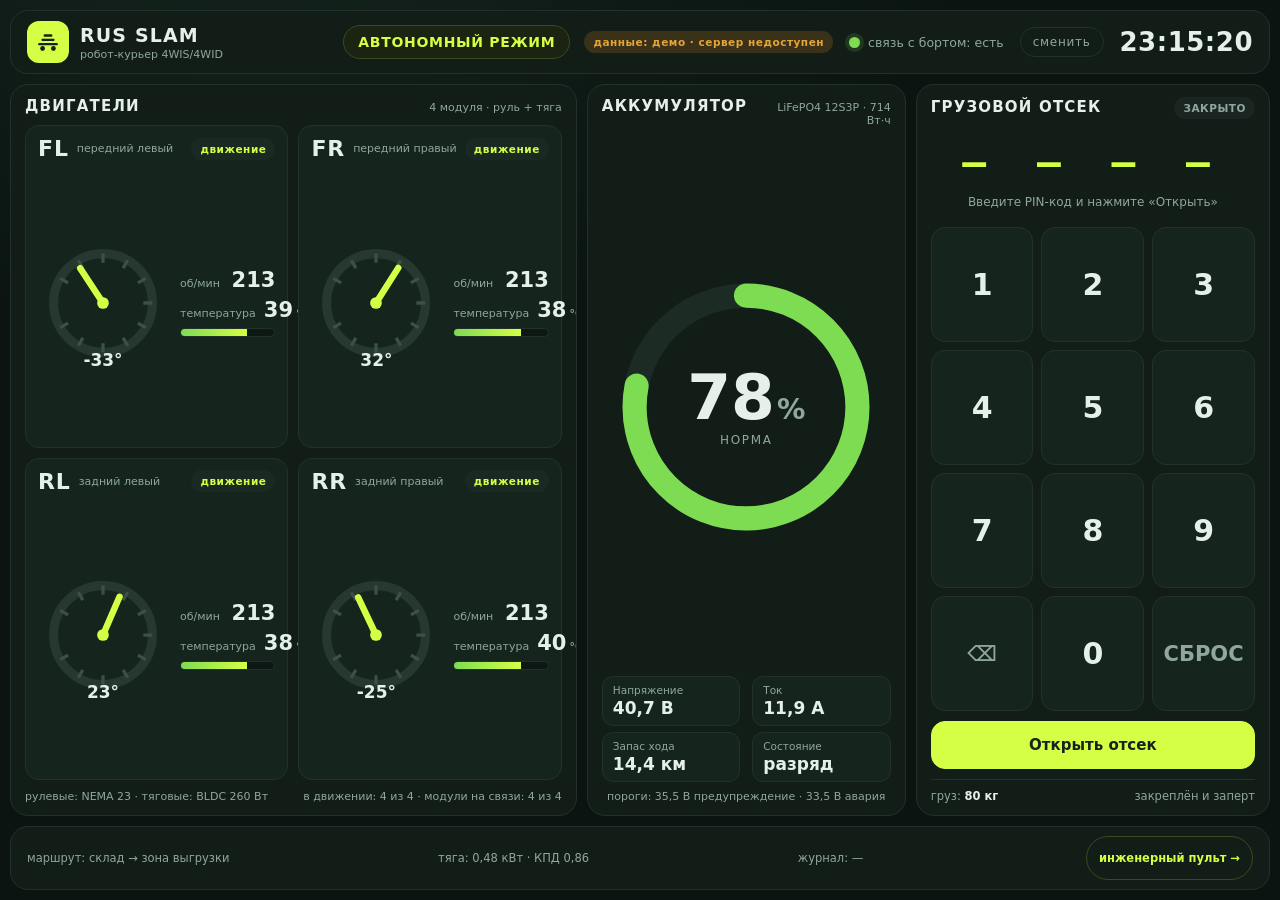
==== gui/main.html @ 7b0c56fb "Бортовой экран: вход по PIN и панель получателя - gate.html: клавиатура PIN на старте; 7232 — киоск " ====
<!DOCTYPE html>
<html lang="ru">
<head>
  <meta charset="UTF-8" />
  <meta name="viewport" content="width=device-width, initial-scale=1" />
  <title>RUS SLAM — основной экран робота</title>
  <meta name="theme-color" content="#0b1411" />
  <link rel="stylesheet" href="main.css" />
</head>
<!--
  Основной экран робота — статичная страница на дисплее борта: данные на ней
  обновляются постоянно, а PIN-код, введённый здесь, открывает грузовой отсек
  на самом роботе. Сервер (gui/backend.py) только отдаёт страницу и данные —
  сам он ничего не открывает. Адреса:
      на дисплее робота               →  http://127.0.0.1:8080/
      с планшета или ноутбука         →  http://<ip-робота>:8080/
      инженерный пульт (удалённо)     →  http://<ip-робота>:8080/console
  Из чего состоит:
      • Двигатели    — 4 модуля, угол, об/мин, температура, состояние;
      • Грузовой отсек — PIN-клавиатура, состояние замка, груз;
      • АКБ          — заряд в процентах, напряжение, ток, запас хода.
  Данные берутся из бэкенда gui/backend.py (GET /api/state, POST /api/lock/open|close).
  Если сервера нет — экран работает в демо-режиме (см. gui/main.js).
  Одно действие — один орган управления: очистка PIN — клавиша «СБРОС» клавиатуры,
  открытие и закрытие отсека — одна кнопка, меняющая надпись по состоянию.
-->
<body>
  <!-- 1. Шапка: название, часы, режим, связь -->
  <header class="sc-head">
    <div class="sc-brand">
      <span class="sc-logo" aria-hidden="true">
        <svg width="26" height="26" viewBox="0 0 24 24" fill="none">
          <path d="M4 14h16M7 10h10M9 6h6" stroke="currentColor" stroke-width="2.2" stroke-linecap="round"/>
          <circle cx="7" cy="18" r="2.2" fill="currentColor"/>
          <circle cx="17" cy="18" r="2.2" fill="currentColor"/>
        </svg>
      </span>
      <div>
        <b>RUS SLAM</b>
        <small>робот-курьер 4WIS/4WID</small>
      </div>
    </div>

    <div class="sc-mode" id="sc-mode">АВТОНОМНЫЙ РЕЖИМ</div>

    <div class="sc-head-right">
      <span class="sc-chip sc-chip-warn" id="sc-data" title="источник показаний">данные: демо</span>
      <div class="sc-link" id="sc-link-wrap">
        <span class="sc-dot" id="sc-link-dot"></span>
        <span id="sc-link-text">связь с бортом: есть</span>
      </div>
      <button class="sc-user-btn" id="sc-switch-user" type="button"
              title="Выйти на экран запуска и сменить пользователя">сменить</button>
      <div class="sc-clock" id="sc-clock">--:--:--</div>
    </div>
  </header>

  <!-- 2. Основная сетка: двигатели | АКБ | отсек -->
  <main class="sc-grid">
    <section class="sc-panel sc-motors" aria-label="Двигатели">
      <div class="sc-panel-head">
        <h1>Двигатели</h1>
        <span class="sc-note">4 модуля · руль + тяга</span>
      </div>
      <div class="sc-motor-grid" id="sc-motor-grid"></div>
      <div class="sc-motor-foot">
        <span>рулевые: NEMA 23 · тяговые: BLDC 260 Вт</span>
        <span id="sc-motors-sum">в движении: 0 из 4</span>
      </div>
    </section>

    <section class="sc-panel sc-batt" aria-label="Аккумулятор">
      <div class="sc-panel-head">
        <h1>Аккумулятор</h1>
        <span class="sc-note">LiFePO4 12S3P · 714 Вт·ч</span>
      </div>

      <div class="sc-ring-wrap">
        <svg class="sc-ring" viewBox="0 0 140 140" role="img" aria-label="Заряд аккумулятора">
          <circle class="sc-ring-bg" cx="70" cy="70" r="60" />
          <circle class="sc-ring-fill" id="sc-ring-fill" cx="70" cy="70" r="60" />
        </svg>
        <div class="sc-ring-center">
          <b id="sc-soc">78<span>%</span></b>
          <small id="sc-soc-label">заряд</small>
        </div>
      </div>

      <div class="sc-batt-rows">
        <div class="sc-batt-row"><span>Напряжение</span><b id="sc-volts">41,2 В</b></div>
        <div class="sc-batt-row"><span>Ток</span><b id="sc-amps">12,4 А</b></div>
        <div class="sc-batt-row"><span>Запас хода</span><b id="sc-range">14 км</b></div>
        <div class="sc-batt-row"><span>Состояние</span><b id="sc-batt-state">разряд</b></div>
      </div>

      <div class="sc-batt-foot">
        <span id="sc-batt-hint">пороги: 35,5 В предупреждение · 33,5 В авария</span>
      </div>
    </section>

    <section class="sc-panel sc-lock" aria-label="Грузовой отсек">
      <div class="sc-panel-head">
        <h1>Грузовой отсек</h1>
        <span class="sc-chip sc-chip-closed" id="sc-lock-state">ЗАКРЫТО</span>
      </div>

      <div class="sc-pin" id="sc-pin-dots" aria-live="polite">— — — —</div>
      <div class="sc-pin-msg" id="sc-pin-msg" aria-live="polite">Введите PIN-код и нажмите «Открыть»</div>

      <div class="sc-keypad" id="sc-keypad"></div>

      <div class="sc-lock-buttons">
        <button type="button" class="sc-btn sc-btn-primary" id="sc-btn-open">Открыть отсек</button>
      </div>

      <div class="sc-cargo">
        <span>груз: <b id="sc-cargo-kg">80 кг</b></span>
        <span id="sc-cargo-state">закреплён и заперт</span>
      </div>
    </section>
  </main>

  <!-- 3. Подвал: маршрут, питание, подсказка -->
  <footer class="sc-foot">
    <span id="sc-foot-route">маршрут: склад → зона выгрузки</span>
    <span id="sc-foot-power">тяга: 2,4 кВт · КПД 0,86</span>
    <span id="sc-foot-event">журнал: —</span>
    <a class="sc-foot-link" id="sc-console-link" href="index.html"
       title="Служебные функции: карта SLAM, сервис двигателей, статистика">инженерный пульт →</a>
  </footer>

  <script>
    // Токен входа: из ?t= (если cookie не доходят) или из прошлого входа.
    (function () {
      var q = new URLSearchParams(location.search).get('t');
      if (q) { try { localStorage.setItem('rus_token', q); } catch (e) {} }
      var token = q;
      if (!token) { try { token = localStorage.getItem('rus_token'); } catch (e) {} }
      if (!token) return;
      var native = window.fetch;
      window.fetch = function (url, opts) {
        opts = opts || {};
        opts.headers = Object.assign({}, opts.headers, { 'X-Session': token });
        return native.call(window, url, opts);
      };
      var link = document.getElementById('sc-console-link');
      if (link) link.href = 'index.html?t=' + encodeURIComponent(token);
    })();
  </script>
  <script src="main.js"></script>
  <script>
    // Выход на экран запуска: сессию снимает сервер, PIN больше не действует.
    document.getElementById('sc-switch-user').addEventListener('click', function () {
      try { localStorage.removeItem('rus_token'); } catch (e) { /* нечего чистить */ }
      fetch('api/logout', { method: 'POST', cache: 'no-store' })
        .catch(function () {})
        .then(function () { location.replace('gate.html'); });
    });
  </script>
</body>
</html>
---- gui/main.css ----
/* ============================================================================
 * main.css — основной экран робота (киоск).
 * Тёмная тема ZMK Vision, крупные элементы под сенсорный дисплей 10–15″.
 * Рассчитан на 1024×600 … 1920×1080 без прокрутки страницы.
 * ========================================================================== */

:root{
  --bg:#0b1411;
  --panel:#121d18;
  --panel-2:#16241e;
  --line:#22322b;
  --text:#e6f0eb;
  --muted:#8fa79d;
  --accent:#d5ff45;
  --ok:#7ddc52;
  --warn:#e5a438;
  --err:#ff6a55;
  --radius:18px;
}

*{box-sizing:border-box}

html,body{height:100%}
body{
  margin:0;
  background:radial-gradient(1200px 700px at 20% -10%, #14231d 0%, transparent 60%);
  background-color:var(--bg);
  color:var(--text);
  font-family:Inter,"Segoe UI",system-ui,Arial,sans-serif;
  display:grid;
  grid-template-rows:auto minmax(0,1fr) auto;
  gap:10px;
  padding:10px;
  overflow:hidden;
  user-select:none;
  -webkit-tap-highlight-color:transparent;
}

/* ---------- 1. Шапка ---------- */
.sc-head{
  display:flex;align-items:center;gap:14px;
  background:var(--panel);border:1px solid var(--line);border-radius:var(--radius);
  padding:10px 16px;
}
.sc-brand{display:flex;align-items:center;gap:11px}
.sc-logo{
  width:42px;height:42px;border-radius:12px;display:grid;place-items:center;
  background:var(--accent);color:#17211d;flex-shrink:0;
}
.sc-brand b{display:block;font-size:19px;letter-spacing:.06em}
.sc-brand small{display:block;color:var(--muted);font-size:11px;margin-top:2px}

.sc-mode{
  margin-left:auto;
  font-size:14px;font-weight:800;letter-spacing:.05em;
  color:var(--accent);border:1px solid #3a4a1f;background:#1a2410;
  padding:8px 14px;border-radius:999px;white-space:nowrap;
}
.sc-head-right{display:flex;align-items:center;gap:16px}
.sc-link{display:flex;align-items:center;gap:8px;color:var(--muted);font-size:12.5px}
.sc-dot{width:11px;height:11px;border-radius:50%;background:var(--ok);box-shadow:0 0 0 4px #7ddc5222}
.sc-dot.off{background:var(--err);box-shadow:0 0 0 4px #ff6a5522}
.sc-user-btn{
  appearance:none;background:transparent;border:1px solid var(--line);color:var(--muted);
  border-radius:999px;padding:7px 12px;font:inherit;font-size:12px;letter-spacing:.06em;cursor:pointer;
}
.sc-user-btn:hover{color:var(--ink);border-color:#36503f}
.sc-clock{font-size:26px;font-weight:800;font-variant-numeric:tabular-nums;letter-spacing:.02em}

/* ---------- 2. Сетка ---------- */
.sc-grid{
  display:grid;
  grid-template-columns:minmax(0,1.6fr) minmax(230px,0.9fr) minmax(270px,1fr);
  gap:10px;
  min-height:0;
}
.sc-panel{
  background:var(--panel);border:1px solid var(--line);border-radius:var(--radius);
  padding:12px 14px;display:flex;flex-direction:column;min-height:0;overflow:hidden;
}
.sc-panel-head{display:flex;align-items:baseline;gap:10px;margin-bottom:10px}
.sc-panel-head h1{margin:0;font-size:15px;text-transform:uppercase;letter-spacing:.08em}
.sc-note{color:var(--muted);font-size:11px;margin-left:auto;text-align:right}

/* ---------- Двигатели ---------- */
.sc-motor-grid{
  flex:1;min-height:0;display:grid;grid-template-columns:1fr 1fr;grid-template-rows:1fr 1fr;gap:10px;
}
.mcard{
  background:var(--panel-2);border:1px solid var(--line);border-radius:14px;
  padding:10px 12px;display:flex;flex-direction:column;gap:8px;min-height:0;
}
.mcard-top{display:flex;align-items:center;gap:8px}
.mcard-top b{font-size:22px;letter-spacing:.04em}
.mcard-name{color:var(--muted);font-size:11px}
.mcard-body{flex:1;display:flex;align-items:center;gap:12px;min-height:0}

/* циферблат угла руля */
.dial{position:relative;width:100%;max-width:130px;flex-shrink:0}
.dial svg{width:100%;height:auto;display:block}
.dial-bg{fill:none;stroke:#26382f;stroke-width:7}
.dial-tick{stroke:#3a5148;stroke-width:2.5}
.dial-needle{stroke:var(--accent);stroke-width:5;stroke-linecap:round;transform-origin:50px 50px;transition:transform .18s linear}
.dial-hub{fill:var(--accent)}
.dial-val{
  position:absolute;left:0;right:0;bottom:-2px;text-align:center;
  font-size:17px;font-weight:800;font-variant-numeric:tabular-nums;
}

.mcard-stats{flex:1;display:flex;flex-direction:column;gap:6px;min-width:0}
.mstat{display:flex;align-items:baseline;gap:8px;justify-content:space-between}
.mstat span{color:var(--muted);font-size:11px;white-space:nowrap}
.mstat b{font-size:21px;font-variant-numeric:tabular-nums}
.mstat b small{font-size:11px;font-weight:600;color:var(--muted);margin-left:3px}
.pbar{height:9px;border-radius:6px;background:#0d1714;overflow:hidden;border:1px solid var(--line)}
.pbar i{display:block;height:100%;width:0;background:linear-gradient(90deg,#7ddc52,#d5ff45);transition:width .25s}
.pbar i.neg{background:linear-gradient(90deg,#e5a438,#ff6a55)}

.sc-chip{
  margin-left:auto;font-size:10.5px;font-weight:800;letter-spacing:.05em;
  padding:5px 9px;border-radius:999px;white-space:nowrap;
}
.sc-chip-ok{background:#16301f;color:var(--ok)}
.sc-chip-move{background:#1a2a22;color:var(--accent)}
.sc-chip-idle{background:#1b2622;color:var(--muted)}
.sc-chip-warn{background:#3a3218;color:var(--warn)}
.sc-chip-err{background:#3a1a17;color:var(--err)}

.sc-motor-foot{
  display:flex;justify-content:space-between;gap:10px;margin-top:10px;
  color:var(--muted);font-size:11px;
}

/* ---------- Аккумулятор ---------- */
.sc-batt{align-items:stretch}
.sc-ring-wrap{position:relative;display:grid;place-items:center;flex:1;min-height:0;padding:4px 0}
.sc-ring{width:min(100%,260px);height:auto;max-height:100%;transform:rotate(-90deg)}
.sc-ring-bg{fill:none;stroke:#1d2b25;stroke-width:13}
.sc-ring-fill{
  fill:none;stroke:var(--ok);stroke-width:13;stroke-linecap:round;
  stroke-dasharray:0 999;transition:stroke-dasharray .4s linear,stroke .3s;
}
.sc-ring-center{position:absolute;text-align:center}
.sc-ring-center b{font-size:clamp(38px,7vh,64px);font-weight:800;font-variant-numeric:tabular-nums;line-height:1}
.sc-ring-center b span{font-size:.45em;color:var(--muted);margin-left:2px}
.sc-ring-center small{display:block;color:var(--muted);font-size:12px;letter-spacing:.14em;text-transform:uppercase;margin-top:4px}
.sc-batt-rows{display:grid;grid-template-columns:1fr 1fr;gap:6px 12px}
.sc-batt-row{display:flex;flex-direction:column;gap:2px;background:var(--panel-2);border:1px solid var(--line);border-radius:11px;padding:7px 10px}
.sc-batt-row span{color:var(--muted);font-size:10.5px}
.sc-batt-row b{font-size:17px;font-variant-numeric:tabular-nums}
.sc-batt-foot{margin-top:8px;color:var(--muted);font-size:11px;text-align:center}

/* ---------- Грузовой отсек ---------- */
.sc-lock{justify-content:flex-start}
.sc-chip-closed{background:#1b2622;color:var(--muted)}
.sc-chip-open{background:#16301f;color:var(--ok)}
.sc-chip-blocked{background:#3a1a17;color:var(--err)}

.sc-pin{
  font-family:ui-monospace,SFMono-Regular,Menlo,monospace;
  font-size:clamp(26px,4.4vh,40px);font-weight:800;letter-spacing:.34em;
  text-align:center;padding:10px 4px;color:var(--accent);min-height:1.2em;
}
.sc-pin-msg{text-align:center;color:var(--muted);font-size:12px;min-height:32px;padding:0 4px 8px}
.sc-pin-msg.ok{color:var(--ok)}
.sc-pin-msg.err{color:var(--err)}
.sc-pin-msg.warn{color:var(--warn)}

.sc-keypad{display:grid;grid-template-columns:repeat(3,1fr);gap:8px;flex:1;min-height:0}
.sc-key{
  border:1px solid var(--line);background:var(--panel-2);color:var(--text);
  border-radius:14px;font:inherit;font-size:clamp(20px,3.4vh,30px);font-weight:700;
  cursor:pointer;min-height:44px;transition:background .1s,transform .06s;
}
.sc-key:hover{background:#1d2f28}
.sc-key:active{transform:translateY(1px);background:#24382f}
.sc-key.sc-key-mode{color:var(--muted);font-size:clamp(15px,2.4vh,21px)}

.sc-lock-buttons{display:grid;grid-template-columns:1fr;gap:8px;margin-top:10px}
.sc-btn{
  border:1px solid var(--line);background:var(--panel-2);color:var(--text);
  border-radius:14px;font:inherit;font-size:15px;font-weight:700;padding:14px 10px;cursor:pointer;
}
.sc-btn:hover{background:#1d2f28}
.sc-btn-primary{background:var(--accent);color:#17211d;border-color:var(--accent)}
.sc-btn-primary:hover{background:#c8f43a}
.sc-btn[disabled]{opacity:.55;cursor:default}

.sc-cargo{
  display:flex;justify-content:space-between;gap:8px;margin-top:10px;padding-top:9px;
  border-top:1px solid var(--line);color:var(--muted);font-size:11.5px;
}
.sc-cargo b{color:var(--text)}

.sc-shake{animation:scShake .35s ease}
@keyframes scShake{0%,100%{transform:translateX(0)}20%{transform:translateX(-7px)}40%{transform:translateX(7px)}60%{transform:translateX(-4px)}80%{transform:translateX(4px)}}

/* ---------- 3. Подвал ---------- */
.sc-foot{
  display:flex;justify-content:space-between;gap:12px;align-items:center;
  background:var(--panel);border:1px solid var(--line);border-radius:var(--radius);
  padding:9px 16px;color:var(--muted);font-size:11.5px;
}
.sc-foot-hint{margin-left:auto;text-align:right}

/* ---------- Адаптация под узкие/невысокие дисплеи ---------- */
@media (max-width:1100px){
  .sc-grid{grid-template-columns:minmax(0,1.4fr) minmax(0,1fr);grid-template-rows:minmax(0,1.2fr) minmax(0,1fr)}
  .sc-lock{grid-column:2;grid-row:1 / span 2}
  .sc-motors{grid-column:1;grid-row:1}
  .sc-batt{grid-column:1;grid-row:2}
  .sc-batt-rows{grid-template-columns:1fr 1fr}
}
@media (max-height:620px){
  .sc-brand small,.sc-note,.sc-motor-foot,.sc-foot-hint{display:none}
  .sc-clock{font-size:20px}
  .sc-pin{font-size:26px}
}

/* Ссылка на инженерный пульт в подвале (переход между экранами) */
.sc-foot-link{
  min-height:44px;display:inline-flex;align-items:center;
  margin-left:14px;color:var(--accent);text-decoration:none;font-weight:700;
  border:1px solid #3a4a1f;border-radius:999px;padding:6px 12px;white-space:nowrap;
}
.sc-foot-link:hover{background:#1a2410}
#sc-data{cursor:default}
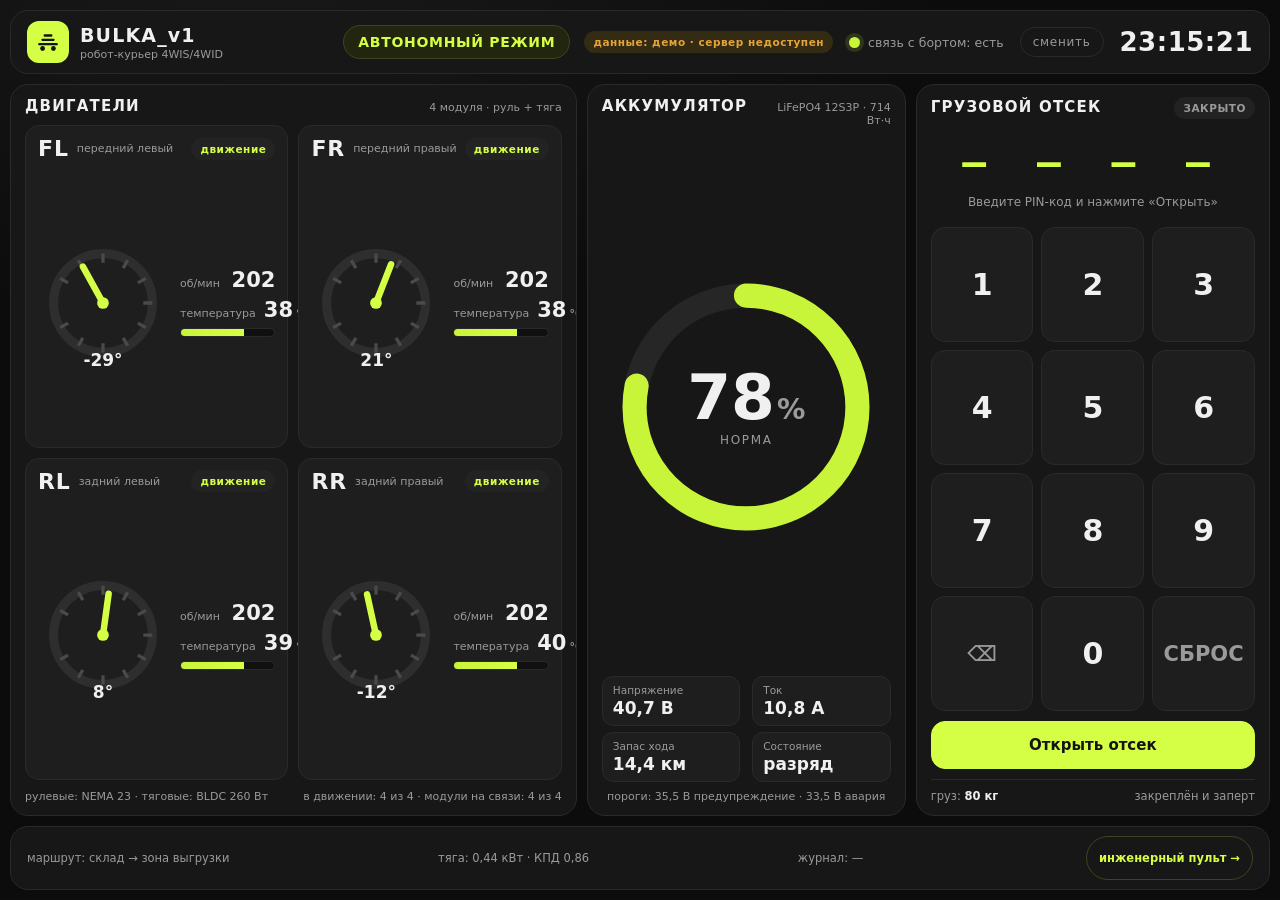
==== commit 799db31f: "Оформление бортовых экранов в стилистике BULKA_v1 - gate.html и user.html переведены на графитовую т" ====
--- a/gui/main.html
+++ b/gui/main.html
@@ -3,8 +3,8 @@
 <head>
   <meta charset="UTF-8" />
   <meta name="viewport" content="width=device-width, initial-scale=1" />
-  <title>RUS SLAM — основной экран робота</title>
-  <meta name="theme-color" content="#0b1411" />
+  <title>BULKA_v1 — основной экран робота</title>
+  <meta name="theme-color" content="#0c0c0c" />
   <link rel="stylesheet" href="main.css" />
 </head>
 <!--
@@ -36,7 +36,7 @@
         </svg>
       </span>
       <div>
-        <b>RUS SLAM</b>
+        <b>BULKA_v1</b>
         <small>робот-курьер 4WIS/4WID</small>
       </div>
     </div>
--- a/gui/main.css
+++ b/gui/main.css
@@ -5,16 +5,16 @@
  * ========================================================================== */
 
 :root{
-  --bg:#0b1411;
-  --panel:#121d18;
-  --panel-2:#16241e;
-  --line:#22322b;
-  --text:#e6f0eb;
-  --muted:#8fa79d;
+  --bg:#0c0c0c;
+  --panel:#171717;
+  --panel-2:#1e1e1e;
+  --line:#2a2a2a;
+  --text:#f0f0f0;
+  --muted:#9a9a9a;
   --accent:#d5ff45;
-  --ok:#7ddc52;
+  --ok:#c8f43a;
   --warn:#e5a438;
-  --err:#ff6a55;
+  --err:#e0564a;
   --radius:18px;
 }
 
@@ -23,7 +23,7 @@
 html,body{height:100%}
 body{
   margin:0;
-  background:radial-gradient(1200px 700px at 20% -10%, #14231d 0%, transparent 60%);
+  background:radial-gradient(1200px 700px at 20% -10%, #1a1a1a 0%, transparent 60%);
   background-color:var(--bg);
   color:var(--text);
   font-family:Inter,"Segoe UI",system-ui,Arial,sans-serif;
@@ -45,7 +45,7 @@
 .sc-brand{display:flex;align-items:center;gap:11px}
 .sc-logo{
   width:42px;height:42px;border-radius:12px;display:grid;place-items:center;
-  background:var(--accent);color:#17211d;flex-shrink:0;
+  background:var(--accent);color:#141414;flex-shrink:0;
 }
 .sc-brand b{display:block;font-size:19px;letter-spacing:.06em}
 .sc-brand small{display:block;color:var(--muted);font-size:11px;margin-top:2px}
@@ -53,18 +53,18 @@
 .sc-mode{
   margin-left:auto;
   font-size:14px;font-weight:800;letter-spacing:.05em;
-  color:var(--accent);border:1px solid #3a4a1f;background:#1a2410;
+  color:var(--accent);border:1px solid #3d4520;background:#23260f;
   padding:8px 14px;border-radius:999px;white-space:nowrap;
 }
 .sc-head-right{display:flex;align-items:center;gap:16px}
 .sc-link{display:flex;align-items:center;gap:8px;color:var(--muted);font-size:12.5px}
-.sc-dot{width:11px;height:11px;border-radius:50%;background:var(--ok);box-shadow:0 0 0 4px #7ddc5222}
-.sc-dot.off{background:var(--err);box-shadow:0 0 0 4px #ff6a5522}
+.sc-dot{width:11px;height:11px;border-radius:50%;background:var(--ok);box-shadow:0 0 0 4px #c8f43a22}
+.sc-dot.off{background:var(--err);box-shadow:0 0 0 4px #e0564a22}
 .sc-user-btn{
   appearance:none;background:transparent;border:1px solid var(--line);color:var(--muted);
   border-radius:999px;padding:7px 12px;font:inherit;font-size:12px;letter-spacing:.06em;cursor:pointer;
 }
-.sc-user-btn:hover{color:var(--ink);border-color:#36503f}
+.sc-user-btn:hover{color:var(--text);border-color:#3a3a3a}
 .sc-clock{font-size:26px;font-weight:800;font-variant-numeric:tabular-nums;letter-spacing:.02em}
 
 /* ---------- 2. Сетка ---------- */
@@ -98,8 +98,8 @@
 /* циферблат угла руля */
 .dial{position:relative;width:100%;max-width:130px;flex-shrink:0}
 .dial svg{width:100%;height:auto;display:block}
-.dial-bg{fill:none;stroke:#26382f;stroke-width:7}
-.dial-tick{stroke:#3a5148;stroke-width:2.5}
+.dial-bg{fill:none;stroke:#2e2e2e;stroke-width:7}
+.dial-tick{stroke:#4a4a4a;stroke-width:2.5}
 .dial-needle{stroke:var(--accent);stroke-width:5;stroke-linecap:round;transform-origin:50px 50px;transition:transform .18s linear}
 .dial-hub{fill:var(--accent)}
 .dial-val{
@@ -112,19 +112,19 @@
 .mstat span{color:var(--muted);font-size:11px;white-space:nowrap}
 .mstat b{font-size:21px;font-variant-numeric:tabular-nums}
 .mstat b small{font-size:11px;font-weight:600;color:var(--muted);margin-left:3px}
-.pbar{height:9px;border-radius:6px;background:#0d1714;overflow:hidden;border:1px solid var(--line)}
-.pbar i{display:block;height:100%;width:0;background:linear-gradient(90deg,#7ddc52,#d5ff45);transition:width .25s}
-.pbar i.neg{background:linear-gradient(90deg,#e5a438,#ff6a55)}
+.pbar{height:9px;border-radius:6px;background:#101010;overflow:hidden;border:1px solid var(--line)}
+.pbar i{display:block;height:100%;width:0;background:linear-gradient(90deg,#c8f43a,#d5ff45);transition:width .25s}
+.pbar i.neg{background:linear-gradient(90deg,#e5a438,#e0564a)}
 
 .sc-chip{
   margin-left:auto;font-size:10.5px;font-weight:800;letter-spacing:.05em;
   padding:5px 9px;border-radius:999px;white-space:nowrap;
 }
-.sc-chip-ok{background:#16301f;color:var(--ok)}
-.sc-chip-move{background:#1a2a22;color:var(--accent)}
-.sc-chip-idle{background:#1b2622;color:var(--muted)}
-.sc-chip-warn{background:#3a3218;color:var(--warn)}
-.sc-chip-err{background:#3a1a17;color:var(--err)}
+.sc-chip-ok{background:#242810;color:var(--ok)}
+.sc-chip-move{background:#232323;color:var(--accent)}
+.sc-chip-idle{background:#222222;color:var(--muted)}
+.sc-chip-warn{background:#332b14;color:var(--warn)}
+.sc-chip-err{background:#331a17;color:var(--err)}
 
 .sc-motor-foot{
   display:flex;justify-content:space-between;gap:10px;margin-top:10px;
@@ -135,7 +135,7 @@
 .sc-batt{align-items:stretch}
 .sc-ring-wrap{position:relative;display:grid;place-items:center;flex:1;min-height:0;padding:4px 0}
 .sc-ring{width:min(100%,260px);height:auto;max-height:100%;transform:rotate(-90deg)}
-.sc-ring-bg{fill:none;stroke:#1d2b25;stroke-width:13}
+.sc-ring-bg{fill:none;stroke:#262626;stroke-width:13}
 .sc-ring-fill{
   fill:none;stroke:var(--ok);stroke-width:13;stroke-linecap:round;
   stroke-dasharray:0 999;transition:stroke-dasharray .4s linear,stroke .3s;
@@ -152,9 +152,9 @@
 
 /* ---------- Грузовой отсек ---------- */
 .sc-lock{justify-content:flex-start}
-.sc-chip-closed{background:#1b2622;color:var(--muted)}
-.sc-chip-open{background:#16301f;color:var(--ok)}
-.sc-chip-blocked{background:#3a1a17;color:var(--err)}
+.sc-chip-closed{background:#222222;color:var(--muted)}
+.sc-chip-open{background:#242810;color:var(--ok)}
+.sc-chip-blocked{background:#331a17;color:var(--err)}
 
 .sc-pin{
   font-family:ui-monospace,SFMono-Regular,Menlo,monospace;
@@ -172,8 +172,8 @@
   border-radius:14px;font:inherit;font-size:clamp(20px,3.4vh,30px);font-weight:700;
   cursor:pointer;min-height:44px;transition:background .1s,transform .06s;
 }
-.sc-key:hover{background:#1d2f28}
-.sc-key:active{transform:translateY(1px);background:#24382f}
+.sc-key:hover{background:#242424}
+.sc-key:active{transform:translateY(1px);background:#2c2c2c}
 .sc-key.sc-key-mode{color:var(--muted);font-size:clamp(15px,2.4vh,21px)}
 
 .sc-lock-buttons{display:grid;grid-template-columns:1fr;gap:8px;margin-top:10px}
@@ -181,8 +181,8 @@
   border:1px solid var(--line);background:var(--panel-2);color:var(--text);
   border-radius:14px;font:inherit;font-size:15px;font-weight:700;padding:14px 10px;cursor:pointer;
 }
-.sc-btn:hover{background:#1d2f28}
-.sc-btn-primary{background:var(--accent);color:#17211d;border-color:var(--accent)}
+.sc-btn:hover{background:#242424}
+.sc-btn-primary{background:var(--accent);color:#141414;border-color:var(--accent)}
 .sc-btn-primary:hover{background:#c8f43a}
 .sc-btn[disabled]{opacity:.55;cursor:default}
 
@@ -221,7 +221,7 @@
 .sc-foot-link{
   min-height:44px;display:inline-flex;align-items:center;
   margin-left:14px;color:var(--accent);text-decoration:none;font-weight:700;
-  border:1px solid #3a4a1f;border-radius:999px;padding:6px 12px;white-space:nowrap;
-}
-.sc-foot-link:hover{background:#1a2410}
+  border:1px solid #3d4520;border-radius:999px;padding:6px 12px;white-space:nowrap;
+}
+.sc-foot-link:hover{background:#23260f}
 #sc-data{cursor:default}
